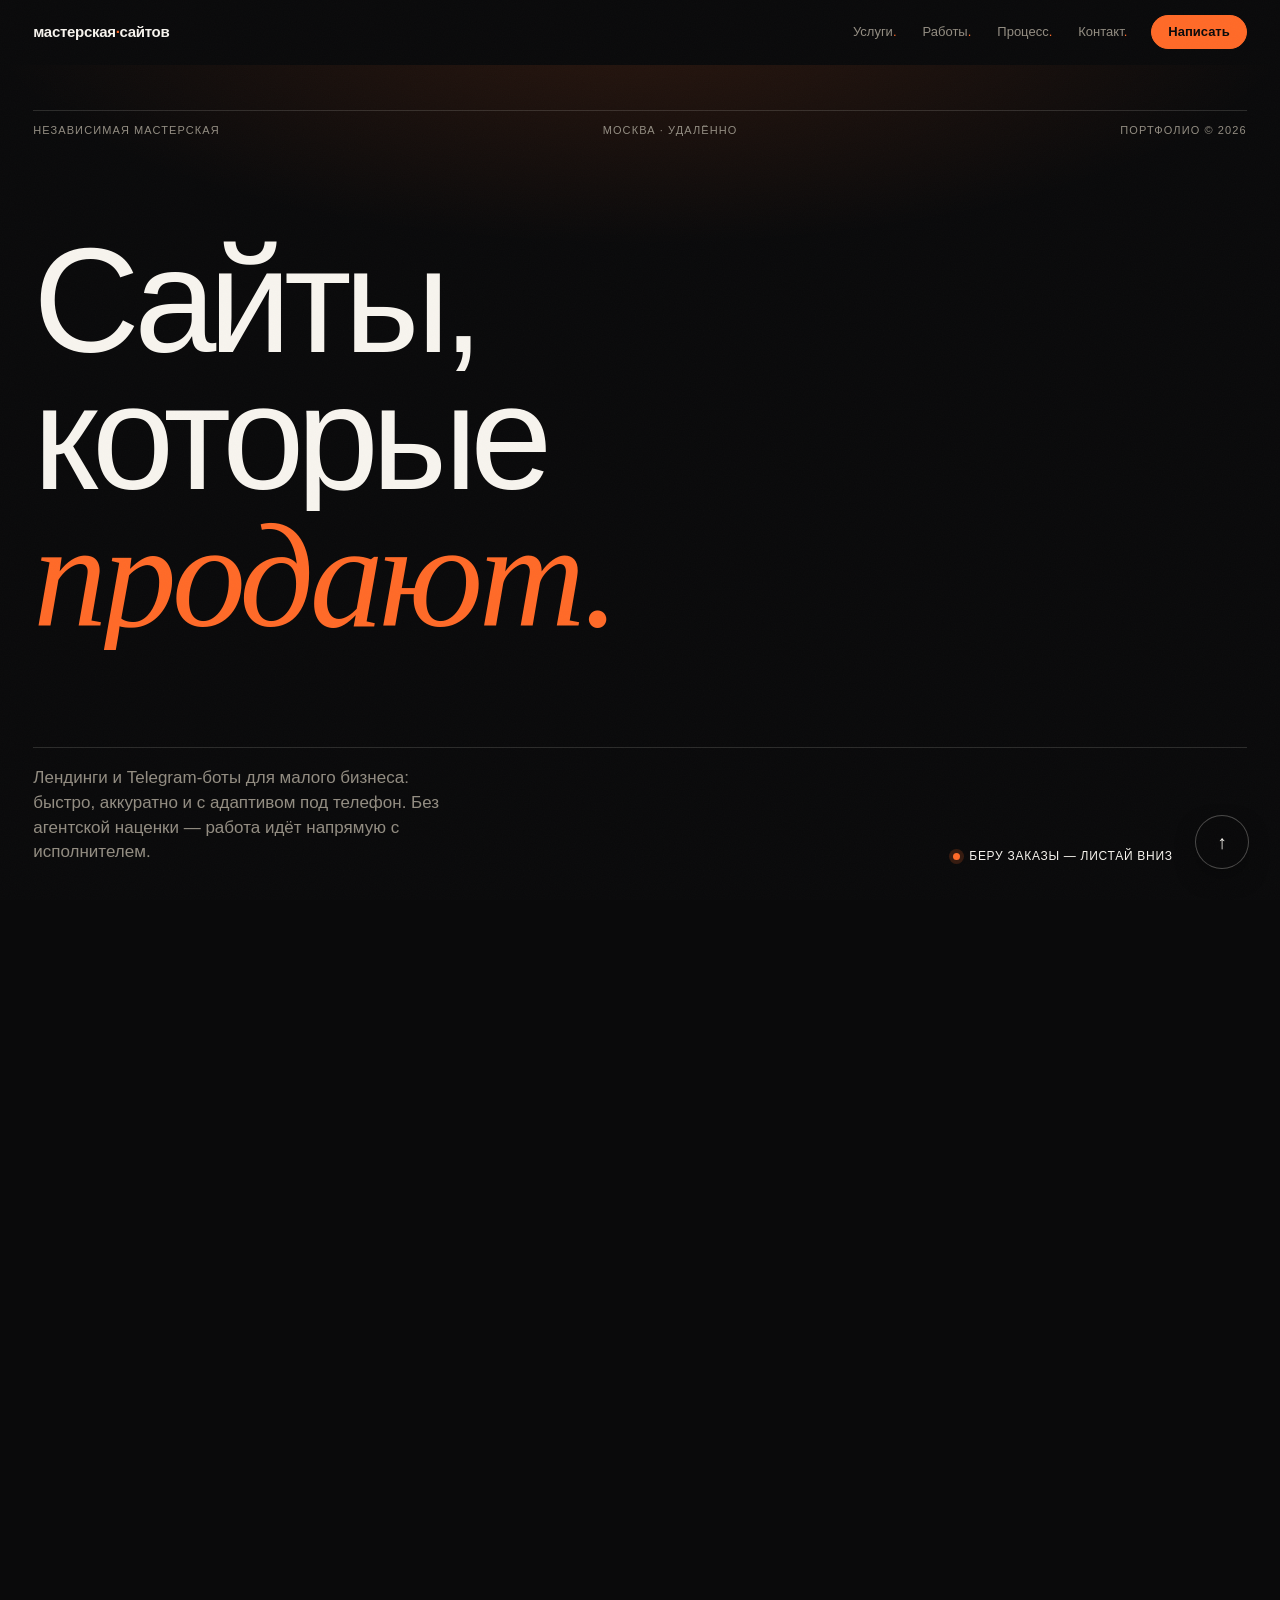
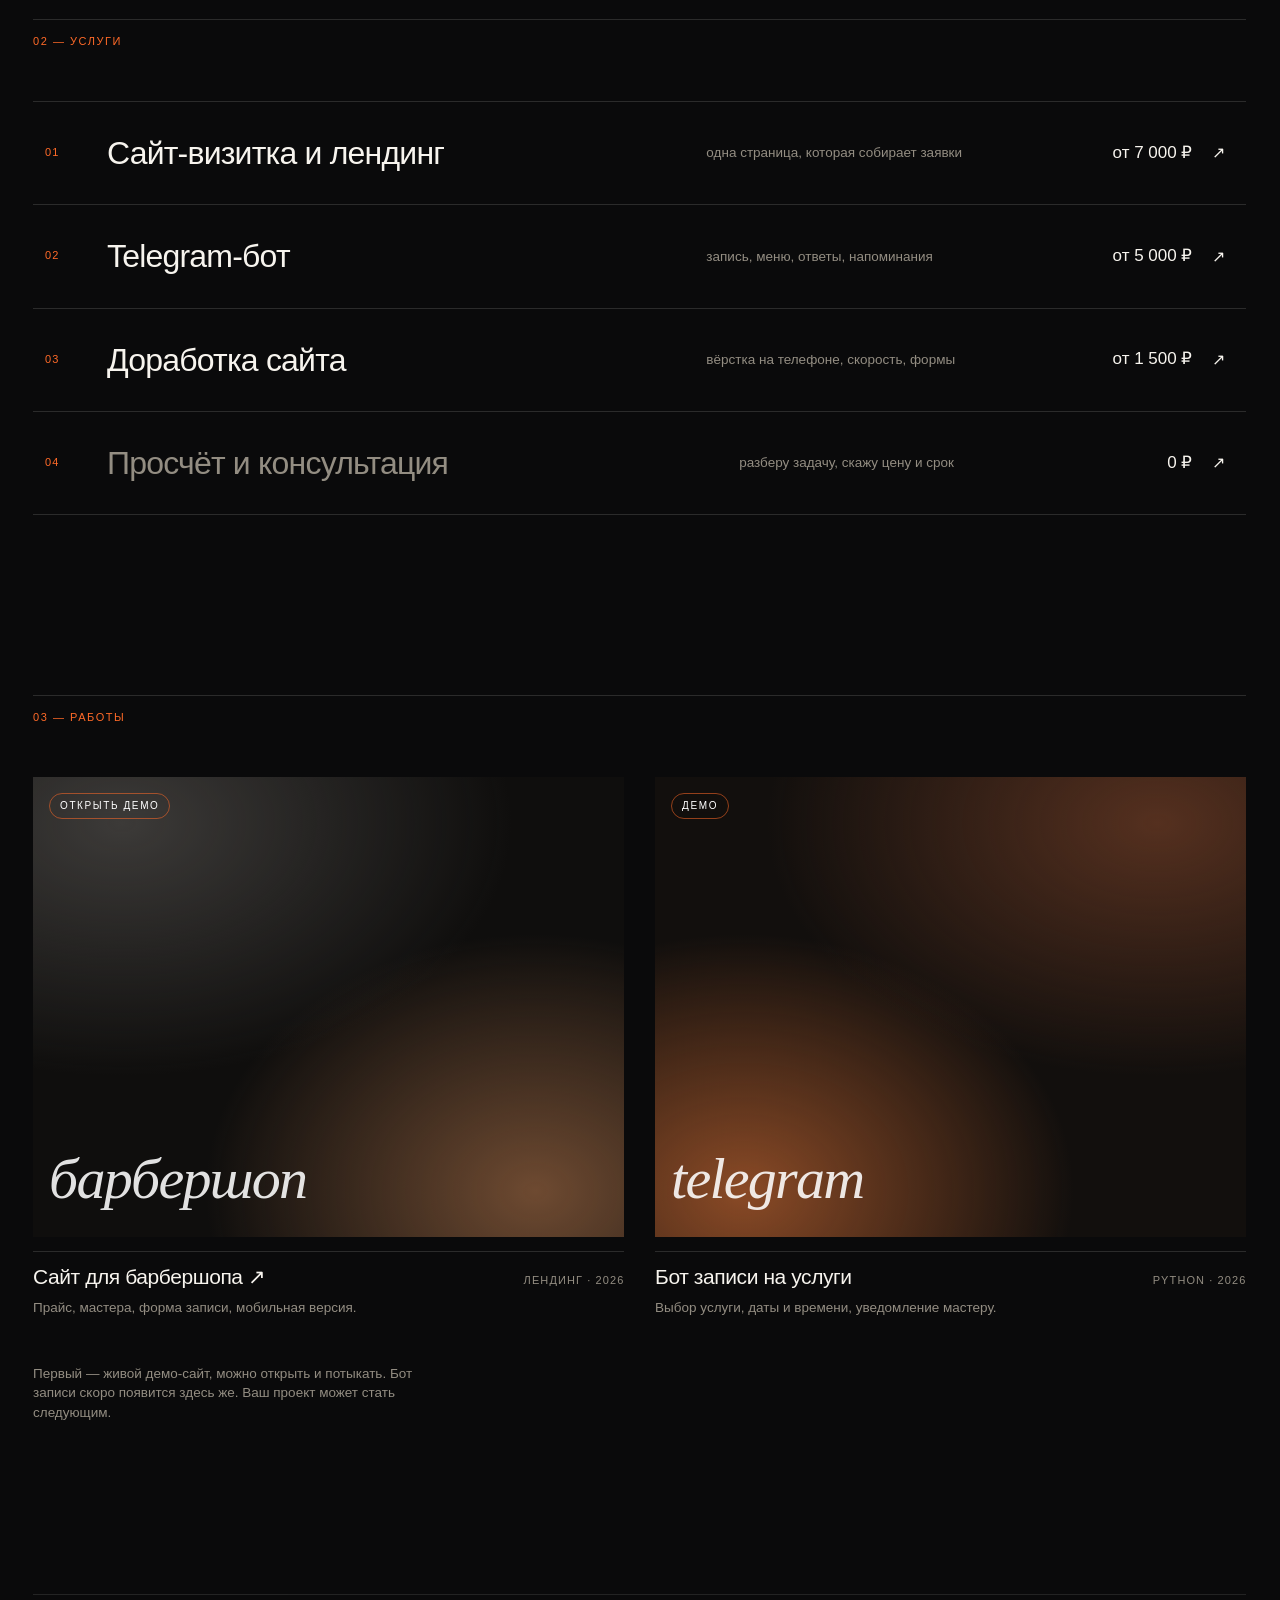
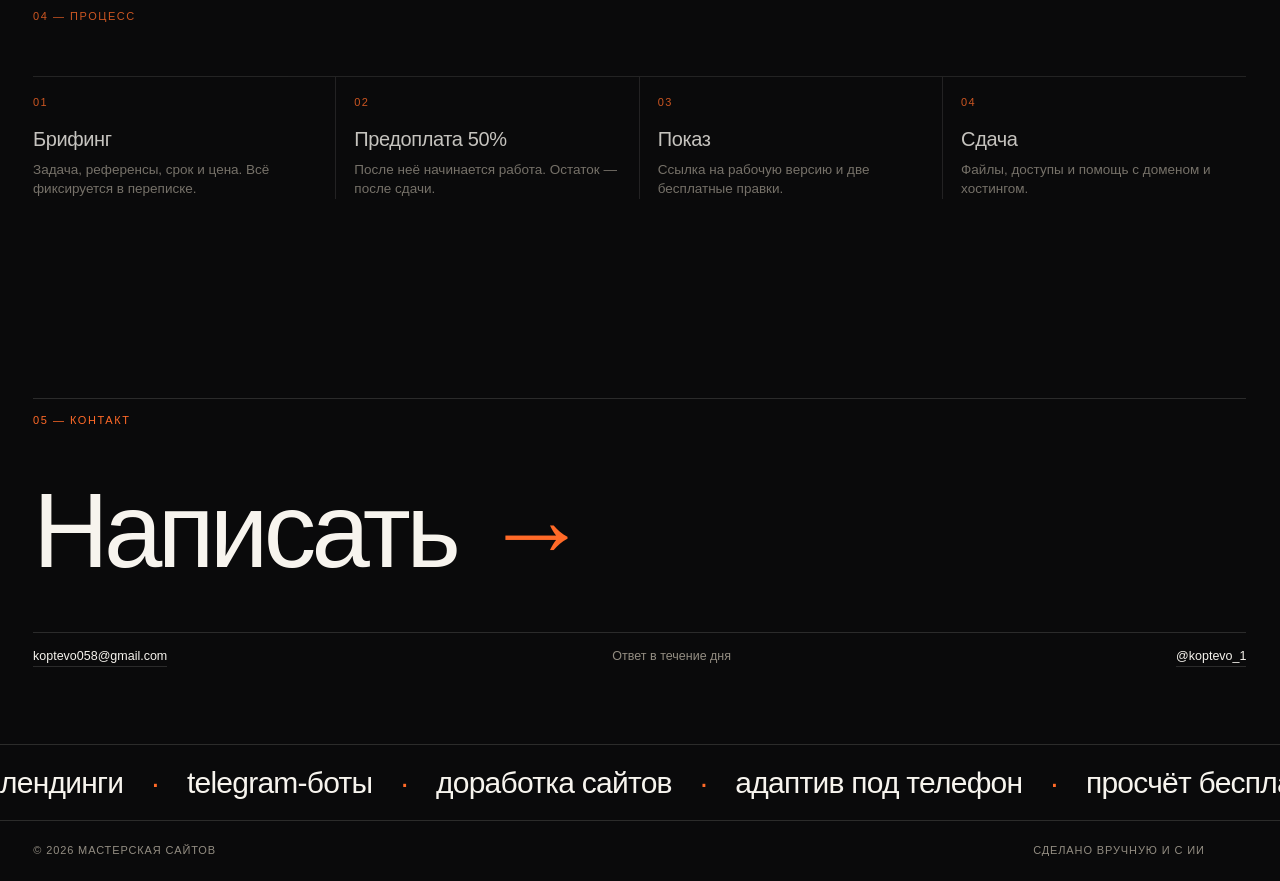
==== index.html @ 97a0567c "Портфолио мастерской и демо-лендинг барбершопа" ====
<!DOCTYPE html>
<html lang="ru">
<head>
  <meta charset="UTF-8">
  <meta name="viewport" content="width=device-width, initial-scale=1.0">
  <title>Мастерская сайтов — лендинги и Telegram-боты</title>
  <meta name="description" content="Лендинги и Telegram-боты для малого бизнеса. Быстро, аккуратно, с адаптивом под телефон.">
  <meta property="og:type" content="website">
  <meta property="og:title" content="Мастерская сайтов — лендинги и Telegram-боты">
  <meta property="og:description" content="Лендинги и Telegram-боты для малого бизнеса. Предоплата 50%, две бесплатные правки, адаптив под телефон.">
  <meta property="og:locale" content="ru_RU">
  <meta name="theme-color" content="#0a0a0b">
  <link rel="stylesheet" href="styles.css">
</head>
<body id="top">

  <!-- ШАПКА -->
  <header class="top">
    <div class="top__inner">
      <a href="#top" class="brand">мастерская<span class="brand__sep">·</span>сайтов</a>

      <nav class="menu" id="menu">
        <a href="#services">Услуги<span class="dot-end">.</span></a>
        <a href="#works">Работы<span class="dot-end">.</span></a>
        <a href="#process">Процесс<span class="dot-end">.</span></a>
        <a href="#contact">Контакт<span class="dot-end">.</span></a>
      </nav>

      <a href="https://t.me/koptevo_1" class="top__cta" target="_blank" rel="noopener">Написать</a>

      <button class="burger" id="burger" aria-label="Меню" aria-expanded="false">
        <span></span><span></span>
      </button>
    </div>
  </header>

  <main>

    <!-- ГЛАВНЫЙ ЭКРАН -->
    <section class="hero">
      <div class="hero__meta">
        <span>Независимая мастерская</span>
        <span class="hero__meta-mid">Москва · удалённо</span>
        <span>Портфолио © 2026</span>
      </div>

      <h1 class="hero__title">
        <span class="w"><span style="--i:0">Сайты,</span></span>
        <span class="w"><span style="--i:1">которые</span></span>
        <span class="w"><span style="--i:2"><em>продают.</em></span></span>
      </h1>

      <div class="hero__bottom">
        <p class="hero__lead">
          Лендинги и Telegram-боты для малого бизнеса: быстро, аккуратно
          и с адаптивом под телефон. Без агентской наценки — работа идёт
          напрямую с исполнителем.
        </p>
        <p class="hero__status"><span class="dot-live"></span> Беру заказы — листай вниз</p>
      </div>
    </section>

    <!-- МАНИФЕСТ -->
    <section class="statement" data-scroll>
      <p class="label">01 — Подход</p>
      <p class="statement__text">
        Хороший сайт — это не «красиво». Это когда человек заходит
        и <em>понимает</em>, что ему предлагают, за сколько и что делать дальше.
        Всё остальное — оформление.
      </p>
    </section>

    <!-- УСЛУГИ -->
    <section class="section" id="services" data-scroll>
      <p class="label">02 — Услуги</p>

      <ul class="rows">
        <li class="row">
          <span class="row__num">01</span>
          <span class="row__name">Сайт-визитка и лендинг</span>
          <span class="row__note">одна страница, которая собирает заявки</span>
          <span class="row__price">от 7 000 ₽</span>
          <span class="row__arrow">↗</span>
        </li>
        <li class="row">
          <span class="row__num">02</span>
          <span class="row__name">Telegram-бот</span>
          <span class="row__note">запись, меню, ответы, напоминания</span>
          <span class="row__price">от 5 000 ₽</span>
          <span class="row__arrow">↗</span>
        </li>
        <li class="row">
          <span class="row__num">03</span>
          <span class="row__name">Доработка сайта</span>
          <span class="row__note">вёрстка на телефоне, скорость, формы</span>
          <span class="row__price">от 1 500 ₽</span>
          <span class="row__arrow">↗</span>
        </li>
        <li class="row row--muted">
          <span class="row__num">04</span>
          <span class="row__name">Просчёт и консультация</span>
          <span class="row__note">разберу задачу, скажу цену и срок</span>
          <span class="row__price">0 ₽</span>
          <span class="row__arrow">↗</span>
        </li>
      </ul>
    </section>

    <!-- РАБОТЫ -->
    <section class="section" id="works" data-scroll>
      <p class="label">03 — Работы</p>

      <div class="works">
        <a class="work" href="works/barbershop/" data-reveal>
          <div class="work__media work__media--barber">
            <span class="work__badge">открыть демо</span>
            <span class="work__hint">барбершоп</span>
          </div>
          <div class="work__meta">
            <h3>Сайт для барбершопа ↗</h3>
            <span>лендинг · 2026</span>
          </div>
          <p class="work__desc">Прайс, мастера, форма записи, мобильная версия.</p>
        </a>

        <article class="work" data-reveal>
          <div class="work__media work__media--bot">
            <span class="work__badge">демо</span>
            <span class="work__hint">telegram</span>
          </div>
          <div class="work__meta">
            <h3>Бот записи на услуги</h3>
            <span>python · 2026</span>
          </div>
          <p class="work__desc">Выбор услуги, даты и времени, уведомление мастеру.</p>
        </article>
      </div>

      <p class="works__note">
        Первый — живой демо-сайт, можно открыть и потыкать. Бот записи скоро
        появится здесь же. Ваш проект может стать следующим.
      </p>
    </section>

    <!-- ПРОЦЕСС -->
    <section class="section" id="process" data-scroll>
      <p class="label">04 — Процесс</p>

      <ol class="steps">
        <li data-reveal>
          <span class="steps__n">01</span>
          <h3>Брифинг</h3>
          <p>Задача, референсы, срок и цена. Всё фиксируется в переписке.</p>
        </li>
        <li data-reveal>
          <span class="steps__n">02</span>
          <h3>Предоплата 50%</h3>
          <p>После неё начинается работа. Остаток — после сдачи.</p>
        </li>
        <li data-reveal>
          <span class="steps__n">03</span>
          <h3>Показ</h3>
          <p>Ссылка на рабочую версию и две бесплатные правки.</p>
        </li>
        <li data-reveal>
          <span class="steps__n">04</span>
          <h3>Сдача</h3>
          <p>Файлы, доступы и помощь с доменом и хостингом.</p>
        </li>
      </ol>
    </section>

    <!-- КОНТАКТ -->
    <section class="contact" id="contact" data-scroll>
      <p class="label">05 — Контакт</p>

      <a class="contact__big" href="https://t.me/koptevo_1" target="_blank" rel="noopener">
        Написать <em>→</em>
      </a>

      <div class="contact__row">
        <a href="mailto:koptevo058@gmail.com">koptevo058@gmail.com</a>
        <span>Ответ в течение дня</span>
        <a href="https://t.me/koptevo_1" target="_blank" rel="noopener">@koptevo_1</a>
      </div>
    </section>

  </main>

  <!-- БЕГУЩАЯ СТРОКА -->
  <div class="marquee" aria-hidden="true">
    <div class="marquee__track" id="marquee">
      <span>лендинги</span><i>·</i>
      <span>telegram-боты</span><i>·</i>
      <span>доработка сайтов</span><i>·</i>
      <span>адаптив под телефон</span><i>·</i>
      <span>просчёт бесплатно</span><i>·</i>
    </div>
  </div>

  <footer class="footer">
    <span>© <span id="year">2026</span> Мастерская сайтов</span>
    <span>Сделано вручную и с ИИ</span>
  </footer>

  <!-- Плавающая кнопка «наверх» — видна всегда -->
  <a class="to-top" href="#top" aria-label="Наверх">
    <span>↑</span>
  </a>

  <script src="motion.js"></script>
  <script src="script.js"></script>
</body>
</html>
---- styles.css ----
/* =============================================
   Переменные — тут меняются цвета и шрифты
   ============================================= */
:root {
  --paper: #0a0a0b;
  --ink: #f7f4ee;
  --muted: #938d82;
  --line: rgba(247, 244, 238, 0.14);
  --accent: #ff6a28;
  --accent-soft: #ff9a63;
  --pad: clamp(16px, 2.6vw, 44px);
  --sans: "Helvetica Neue", Helvetica, Arial, "Segoe UI", sans-serif;
  --serif: Georgia, "Times New Roman", serif;
  --ease: cubic-bezier(.2, .8, .2, 1);
}

*,
*::before,
*::after { box-sizing: border-box; }

html { scroll-behavior: smooth; }

body {
  margin: 0;
  background:
    radial-gradient(80% 42% at 50% 0%, rgba(255, 106, 40, .14), transparent 65%),
    var(--paper);
  background-attachment: fixed;
  color: var(--ink);
  font-family: var(--sans);
  font-size: 16px;
  line-height: 1.45;
  -webkit-font-smoothing: antialiased;
  overflow-x: hidden;
}

/* Лёгкое зерно поверх страницы — «плёночная» фактура */
body::after {
  content: "";
  position: fixed;
  inset: 0;
  z-index: 9999;
  pointer-events: none;
  opacity: .022;
  background-image: url("data:image/svg+xml,%3Csvg xmlns='http://www.w3.org/2000/svg' width='180' height='180'%3E%3Cfilter id='n'%3E%3CfeTurbulence type='fractalNoise' baseFrequency='0.85' numOctaves='3'/%3E%3C/filter%3E%3Crect width='180' height='180' filter='url(%23n)'/%3E%3C/svg%3E");
}

img { max-width: 100%; display: block; }
a { color: inherit; text-decoration: none; }

::selection { background: var(--accent); color: #0a0a0b; }

main, .top__inner, .footer { padding-inline: var(--pad); }

/* =============================================
   Шапка
   ============================================= */
.top {
  position: sticky;
  top: 0;
  z-index: 100;
  background: var(--paper);
  border-bottom: 1px solid transparent;
  transition: border-color .3s var(--ease);
}

.top.is-scrolled { border-bottom-color: var(--line); }

.top__inner {
  display: flex;
  align-items: center;
  gap: 24px;
  height: 64px;
  font-size: 13px;
}

.brand {
  font-weight: 600;
  letter-spacing: -.02em;
  font-size: 15px;
  margin-right: auto;
}

.brand__sep { color: var(--accent); }

.menu { display: flex; gap: 26px; }

.menu a {
  color: var(--muted);
  transition: color .2s ease;
  position: relative;
}

.menu a:hover { color: var(--ink); }
.dot-end { color: var(--accent); }

.top__cta {
  border: 1px solid var(--accent);
  background: var(--accent);
  color: #0a0a0b;
  border-radius: 999px;
  padding: 7px 16px;
  font-size: 13px;
  font-weight: 600;
  transition: background .2s ease, color .2s ease, border-color .2s ease;
}

.top__cta:hover { background: var(--ink); border-color: var(--ink); color: #0a0a0b; }

.burger {
  display: none;
  flex-direction: column;
  gap: 5px;
  background: none;
  border: 0;
  padding: 8px 0;
  cursor: pointer;
}

.burger span {
  width: 22px;
  height: 1.5px;
  background: var(--ink);
  transition: transform .25s var(--ease), opacity .25s ease;
}

/* =============================================
   Главный экран
   ============================================= */
.hero {
  min-height: calc(100vh - 64px);
  display: flex;
  flex-direction: column;
  padding-block: clamp(24px, 5vh, 56px) clamp(20px, 4vh, 40px);
}

.hero__meta {
  display: flex;
  justify-content: space-between;
  gap: 16px;
  flex-wrap: wrap;
  border-top: 1px solid var(--line);
  padding-top: 12px;
  font-size: 11px;
  letter-spacing: .1em;
  text-transform: uppercase;
  color: var(--muted);
}

.hero__title {
  margin: auto 0;
  padding-block: clamp(28px, 6vh, 72px);
  font-size: clamp(46px, min(13.2vw, 16.4vh), 186px);
  line-height: .87;
  letter-spacing: -.05em;
  font-weight: 500;
}

/* Каждая строка обрезана и «выезжает» снизу */
.hero__title .w {
  display: block;
  overflow: hidden;
  padding-bottom: .06em;
}

.hero__title .w > span {
  display: block;
  transform: translateY(110%);
  animation: rise 1.05s var(--ease) forwards;
  animation-delay: calc(var(--i) * .1s + .1s);
}

@keyframes rise {
  to { transform: translateY(0); }
}

.hero__title em {
  font-family: var(--serif);
  font-style: italic;
  font-weight: 400;
  letter-spacing: -.03em;
  color: var(--accent);
}

.hero__bottom {
  display: grid;
  grid-template-columns: minmax(0, 1fr) auto;
  gap: 28px;
  align-items: end;
  border-top: 1px solid var(--line);
  padding-top: 18px;
}

.hero__lead {
  margin: 0;
  max-width: 44ch;
  font-size: clamp(14px, 1.35vw, 17px);
  color: var(--muted);
}

.hero__status {
  margin: 0;
  display: flex;
  align-items: center;
  gap: 9px;
  font-size: 12px;
  letter-spacing: .06em;
  text-transform: uppercase;
  white-space: nowrap;
}

.dot-live {
  width: 7px;
  height: 7px;
  border-radius: 50%;
  background: var(--accent);
  box-shadow: 0 0 0 4px rgba(255, 106, 40, .18);
}

/* =============================================
   Служебная подпись секции
   ============================================= */
.label {
  margin: 0 0 clamp(26px, 4vw, 54px);
  padding-top: 14px;
  border-top: 1px solid var(--line);
  font-size: 11px;
  letter-spacing: .14em;
  text-transform: uppercase;
  color: var(--accent);
}

/* =============================================
   Манифест
   ============================================= */
.statement { padding-block: clamp(48px, 9vw, 132px); }

.statement__text {
  margin: 0;
  max-width: 26ch;
  font-size: clamp(22px, 3.6vw, 46px);
  line-height: 1.14;
  letter-spacing: -.025em;
}

.statement__text em {
  font-family: var(--serif);
  font-style: italic;
  letter-spacing: -.02em;
  color: var(--accent);
}

/* =============================================
   Услуги — строки
   ============================================= */
.section { padding-block: clamp(40px, 7vw, 100px); }

/* При переходе по якорю шапка не должна накрывать заголовок секции */
.section,
.statement,
.contact { scroll-margin-top: 80px; }

.rows {
  list-style: none;
  margin: 0;
  padding: 0;
  border-top: 1px solid var(--line);
}

.row {
  display: grid;
  grid-template-columns: 42px minmax(0, 1.5fr) minmax(0, 1fr) auto 22px;
  gap: 20px;
  align-items: center;
  padding: clamp(16px, 2.4vw, 28px) 12px;
  border-bottom: 1px solid var(--line);
  transition: background .3s var(--ease), color .3s var(--ease), padding .3s var(--ease);
  cursor: default;
}

.row:hover {
  background: var(--accent);
  color: #0a0a0b;
  padding-inline: 20px;
}

.row__num { font-size: 11px; color: var(--accent); letter-spacing: .1em; }
.row:hover .row__num,
.row:hover .row__note { color: rgba(10, 10, 11, .6); }

.row__name {
  font-size: clamp(19px, 2.5vw, 32px);
  letter-spacing: -.025em;
}

.row__note { font-size: 13.5px; color: var(--muted); }

.row__price {
  font-size: clamp(14px, 1.5vw, 17px);
  white-space: nowrap;
}

.row__arrow { transition: transform .3s var(--ease); }
.row:hover .row__arrow { transform: translate(3px, -3px); }

.row--muted .row__name { color: var(--muted); }
.row--muted:hover .row__name { color: var(--paper); }

/* =============================================
   Работы
   ============================================= */
.works {
  display: grid;
  grid-template-columns: 1fr 1fr;
  gap: clamp(16px, 2.4vw, 32px);
}

.work { display: block; }

.work__media { transition: filter .3s ease; }
.work:hover .work__media { filter: brightness(1.07); }
.work__meta h3 { transition: color .2s ease; }
.work:hover .work__meta h3 { color: var(--accent); }

.work__media {
  position: relative;
  width: 100%;
  aspect-ratio: 4 / 5;
  max-height: 460px;
  overflow: hidden;
  display: flex;
  flex-direction: column;
  justify-content: space-between;
  padding: 16px;
}

.work__media--barber {
  background:
    radial-gradient(120% 100% at 15% 10%, #3c3a38 0%, transparent 55%),
    radial-gradient(90% 90% at 85% 90%, #6e4a31 0%, transparent 62%),
    #0f0e0d;
}

.work__media--bot {
  background:
    radial-gradient(120% 100% at 85% 10%, #55301f 0%, transparent 55%),
    radial-gradient(90% 90% at 15% 90%, #8a4a26 0%, transparent 62%),
    #120f0d;
}

/* Крупная подпись на «картинке» */
.work__hint {
  font-family: var(--serif);
  font-style: italic;
  font-size: clamp(30px, 4.6vw, 58px);
  letter-spacing: -.03em;
  color: rgba(255, 255, 255, .88);
}

.work__badge {
  align-self: flex-start;
  font-size: 10px;
  letter-spacing: .16em;
  text-transform: uppercase;
  padding: 5px 10px;
  border: 1px solid rgba(255, 106, 40, .55);
  border-radius: 999px;
  color: #fff;
  backdrop-filter: blur(4px);
}

.work__meta {
  display: flex;
  justify-content: space-between;
  align-items: baseline;
  gap: 12px;
  margin-top: 14px;
  padding-top: 10px;
  border-top: 1px solid var(--line);
}

.work__meta h3 { margin: 0; font-size: clamp(16px, 1.7vw, 21px); font-weight: 500; letter-spacing: -.02em; }
.work__meta span { font-size: 11px; letter-spacing: .1em; text-transform: uppercase; color: var(--muted); }

.work__desc { margin: 6px 0 0; font-size: 13.5px; color: var(--muted); }

.works__note {
  margin: clamp(26px, 4vw, 46px) 0 0;
  max-width: 52ch;
  font-size: 13.5px;
  color: var(--muted);
}

/* =============================================
   Процесс
   ============================================= */
.steps {
  list-style: none;
  margin: 0;
  padding: 0;
  display: grid;
  grid-template-columns: repeat(4, 1fr);
  gap: 0;
  border-top: 1px solid var(--line);
}

.steps li {
  padding: 18px 18px 0 0;
  border-right: 1px solid var(--line);
}

.steps li:last-child { border-right: 0; }
.steps li:not(:first-child) { padding-left: 18px; }

.steps__n {
  display: block;
  font-size: 11px;
  letter-spacing: .12em;
  color: var(--accent);
  margin-bottom: 14px;
}

.steps h3 { margin: 0 0 6px; font-size: clamp(16px, 1.7vw, 20px); font-weight: 500; letter-spacing: -.02em; }
.steps p { margin: 0; font-size: 13.5px; color: var(--muted); }

/* =============================================
   Контакт
   ============================================= */
.contact { padding-block: clamp(48px, 8vw, 110px) clamp(40px, 6vw, 80px); }

.contact__big {
  display: inline-block;
  font-size: clamp(38px, 8.2vw, 110px);
  line-height: .95;
  letter-spacing: -.045em;
  font-weight: 500;
}

.contact__big em {
  font-family: var(--serif);
  font-style: italic;
  font-weight: 400;
  display: inline-block;
  color: var(--accent);
  transition: transform .35s var(--ease);
}

.contact__big:hover em { transform: translateX(14px); }

.contact__row {
  display: flex;
  justify-content: space-between;
  gap: 16px;
  flex-wrap: wrap;
  margin-top: clamp(28px, 4vw, 52px);
  padding-top: 14px;
  border-top: 1px solid var(--line);
  font-size: 12.5px;
}

.contact__row span { color: var(--muted); }
.contact__row a { border-bottom: 1px solid var(--line); transition: border-color .2s ease; }
.contact__row a:hover { border-color: var(--accent); }

/* =============================================
   Бегущая строка и подвал
   ============================================= */
.marquee {
  overflow: hidden;
  border-top: 1px solid var(--line);
  padding-block: 16px;
}

.marquee__track {
  display: flex;
  gap: 28px;
  width: max-content;
  white-space: nowrap;
  font-size: clamp(16px, 2.6vw, 30px);
  letter-spacing: -.025em;
  animation: marquee 34s linear infinite;
}

.marquee__track i { color: var(--accent); font-style: normal; }

@keyframes marquee {
  to { transform: translateX(-50%); }
}

.footer {
  display: flex;
  justify-content: space-between;
  gap: 16px;
  flex-wrap: wrap;
  padding-block: 22px;
  border-top: 1px solid var(--line);
  font-size: 11px;
  letter-spacing: .08em;
  text-transform: uppercase;
  color: var(--muted);
}

.footer a:hover { color: var(--ink); }

/* =============================================
   Плавающая кнопка «наверх»
   ============================================= */
.to-top {
  position: fixed;
  right: clamp(16px, 2.4vw, 34px);
  bottom: clamp(16px, 2.4vw, 34px);
  z-index: 90;
  width: 54px;
  height: 54px;
  display: grid;
  place-items: center;
  border-radius: 50%;
  border: 1px solid rgba(242, 239, 233, .28);
  background: rgba(10, 10, 11, .88);
  backdrop-filter: blur(10px);
  -webkit-backdrop-filter: blur(10px);
  color: var(--ink);
  font-size: 19px;
  line-height: 1;
  box-shadow: 0 10px 30px -12px rgba(0, 0, 0, .9);
  transition: background .25s var(--ease), color .25s var(--ease),
              transform .25s var(--ease), border-color .25s var(--ease);
}

.to-top span { transition: transform .25s var(--ease); }

.to-top:hover {
  background: var(--accent);
  border-color: var(--accent);
  color: #0a0a0b;
  transform: translateY(-3px);
}

.to-top:hover span { transform: translateY(-2px); }

.to-top:focus-visible {
  outline: 2px solid var(--accent);
  outline-offset: 3px;
}

@media (max-width: 700px) {
  .to-top { width: 46px; height: 46px; font-size: 17px; }
}

/* На широких экранах освобождаем правый нижний угол под кнопку */
@media (min-width: 701px) {
  .hero__status { padding-right: 74px; }
  .footer { padding-right: calc(var(--pad) + 42px); }
}

/* =============================================
   Появление при скролле
   ============================================= */
[data-reveal] {
  opacity: 0;
  transform: translateY(26px);
  transition: opacity .85s ease, transform .85s var(--ease);
}

[data-reveal].is-in {
  opacity: 1;
  transform: none;
}

/* Блоки, которые двигаются при прокрутке (управляет motion.js) */
[data-scroll] { will-change: opacity, transform; }

/* Режим ?static — всё сразу видно, без анимаций (для скриншотов) */
.is-static .hero__title .w > span { transform: none; animation: none; }
.is-static [data-reveal] { opacity: 1; transform: none; }

/* =============================================
   Адаптив
   ============================================= */
@media (max-width: 900px) {
  .works { grid-template-columns: 1fr; }
  .work__media { aspect-ratio: 16 / 11; }
  .steps { grid-template-columns: 1fr 1fr; }
  .steps li:nth-child(2) { border-right: 0; }
  .steps li:nth-child(3),
  .steps li:nth-child(4) { padding-top: 22px; }
  .steps li:nth-child(3) { padding-left: 0; }
  .hero__meta-mid { display: none; }
}

@media (max-width: 700px) {
  .menu {
    position: fixed;
    inset: 64px 0 auto 0;
    flex-direction: column;
    gap: 0;
    padding: 8px var(--pad) 24px;
    background: var(--paper);
    border-bottom: 1px solid var(--line);
    transform: translateY(-12px);
    opacity: 0;
    pointer-events: none;
    transition: opacity .25s ease, transform .25s var(--ease);
  }

  .menu.is-open { opacity: 1; transform: none; pointer-events: auto; }
  .menu a { padding: 12px 0; border-bottom: 1px solid var(--line); font-size: 15px; color: var(--ink); }

  .burger { display: flex; }
  .burger.is-active span:nth-child(1) { transform: translateY(3.5px) rotate(45deg); }
  .burger.is-active span:nth-child(2) { transform: translateY(-3.5px) rotate(-45deg); }

  .top__cta { display: none; }

  .hero { min-height: auto; padding-block: 20px 28px; }
  .hero__bottom { grid-template-columns: 1fr; gap: 16px; }
  .hero__status { font-size: 11px; }

  .row { grid-template-columns: 30px 1fr auto; gap: 12px; padding-inline: 0; }
  .row__note { display: none; }
  .row__arrow { display: none; }
  .row:hover { padding-inline: 10px; }

  .steps { grid-template-columns: 1fr; }
  .steps li { border-right: 0; border-bottom: 1px solid var(--line); padding: 16px 0; }
  .steps li:nth-child(3) { padding-left: 0; }
  .steps li:last-child { border-bottom: 0; }

  .footer { justify-content: flex-start; padding-bottom: 86px; }
}

/* Уважаем настройку «меньше движения» */
@media (prefers-reduced-motion: reduce) {
  *,
  *::before,
  *::after {
    animation-duration: .001ms !important;
    animation-iteration-count: 1 !important;
    transition-duration: .001ms !important;
  }

  .hero__title .w > span { transform: none; }
  [data-reveal] { opacity: 1; transform: none; }
}
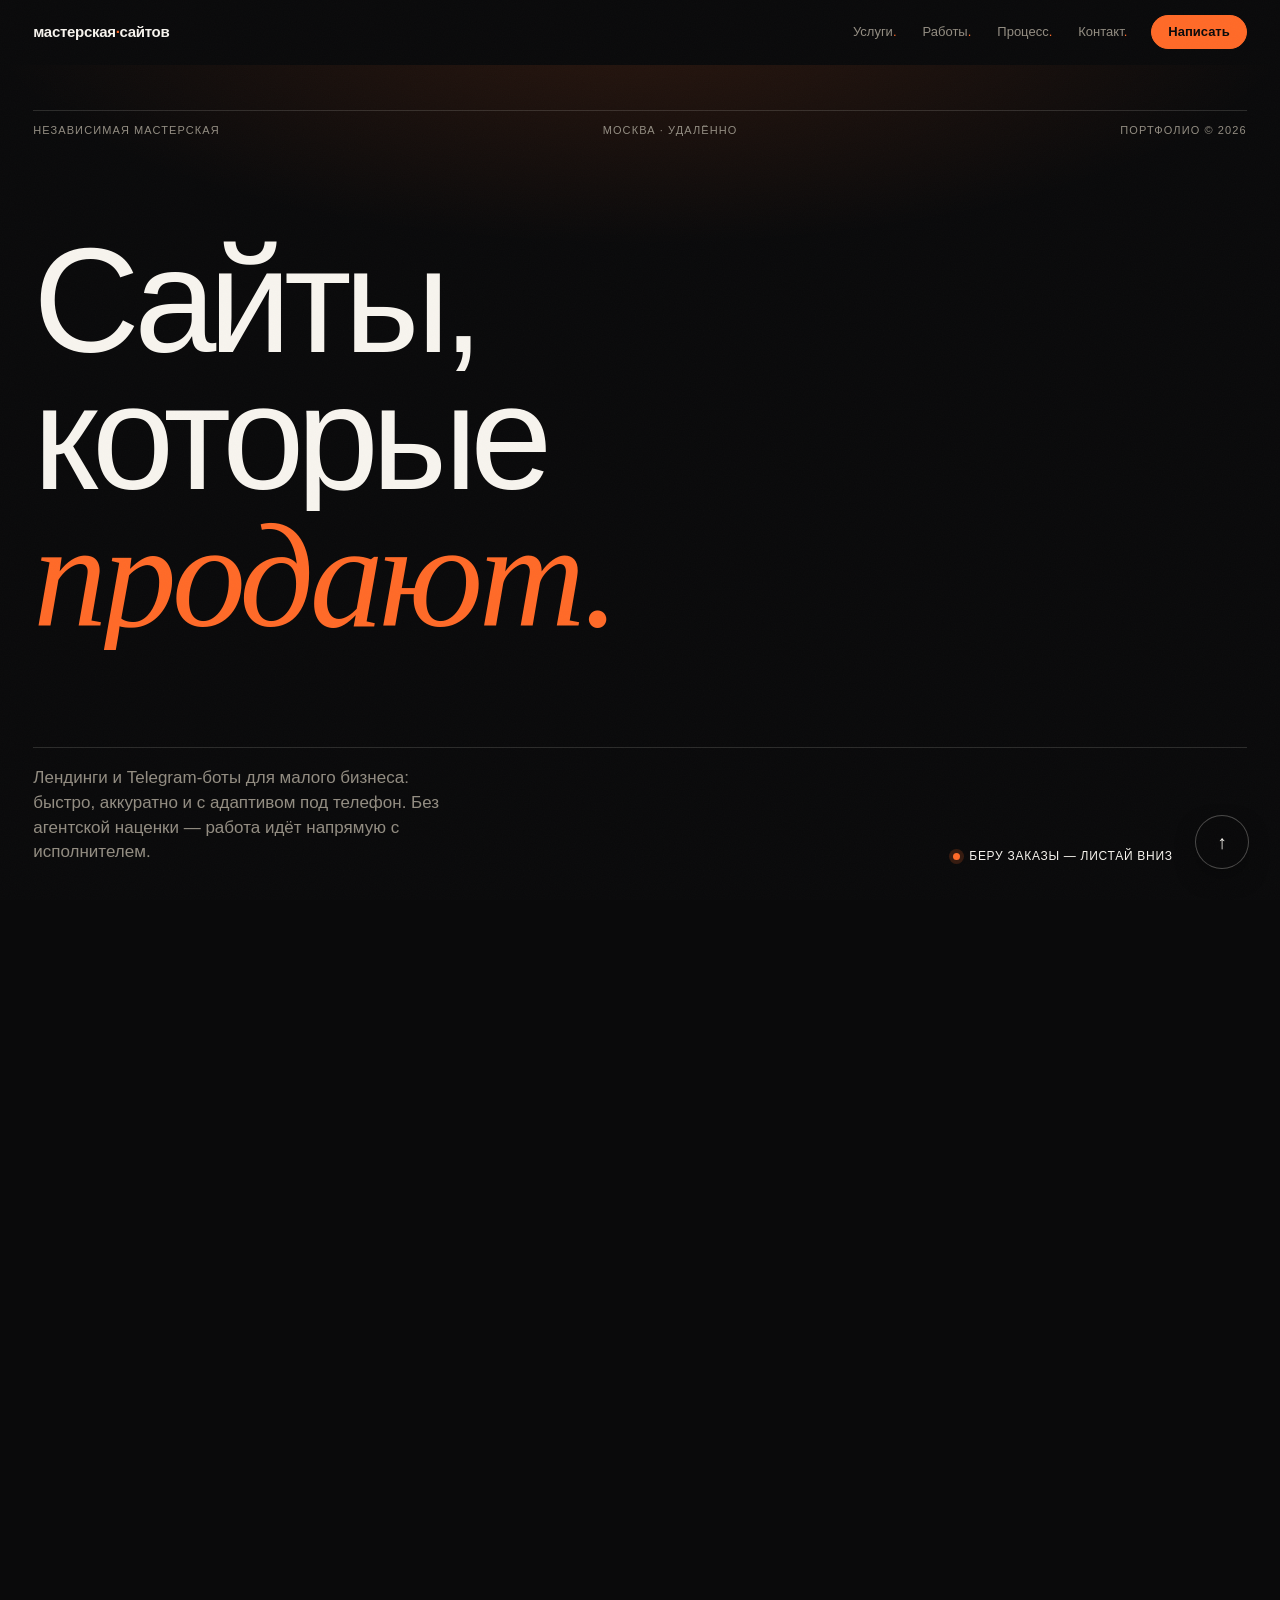
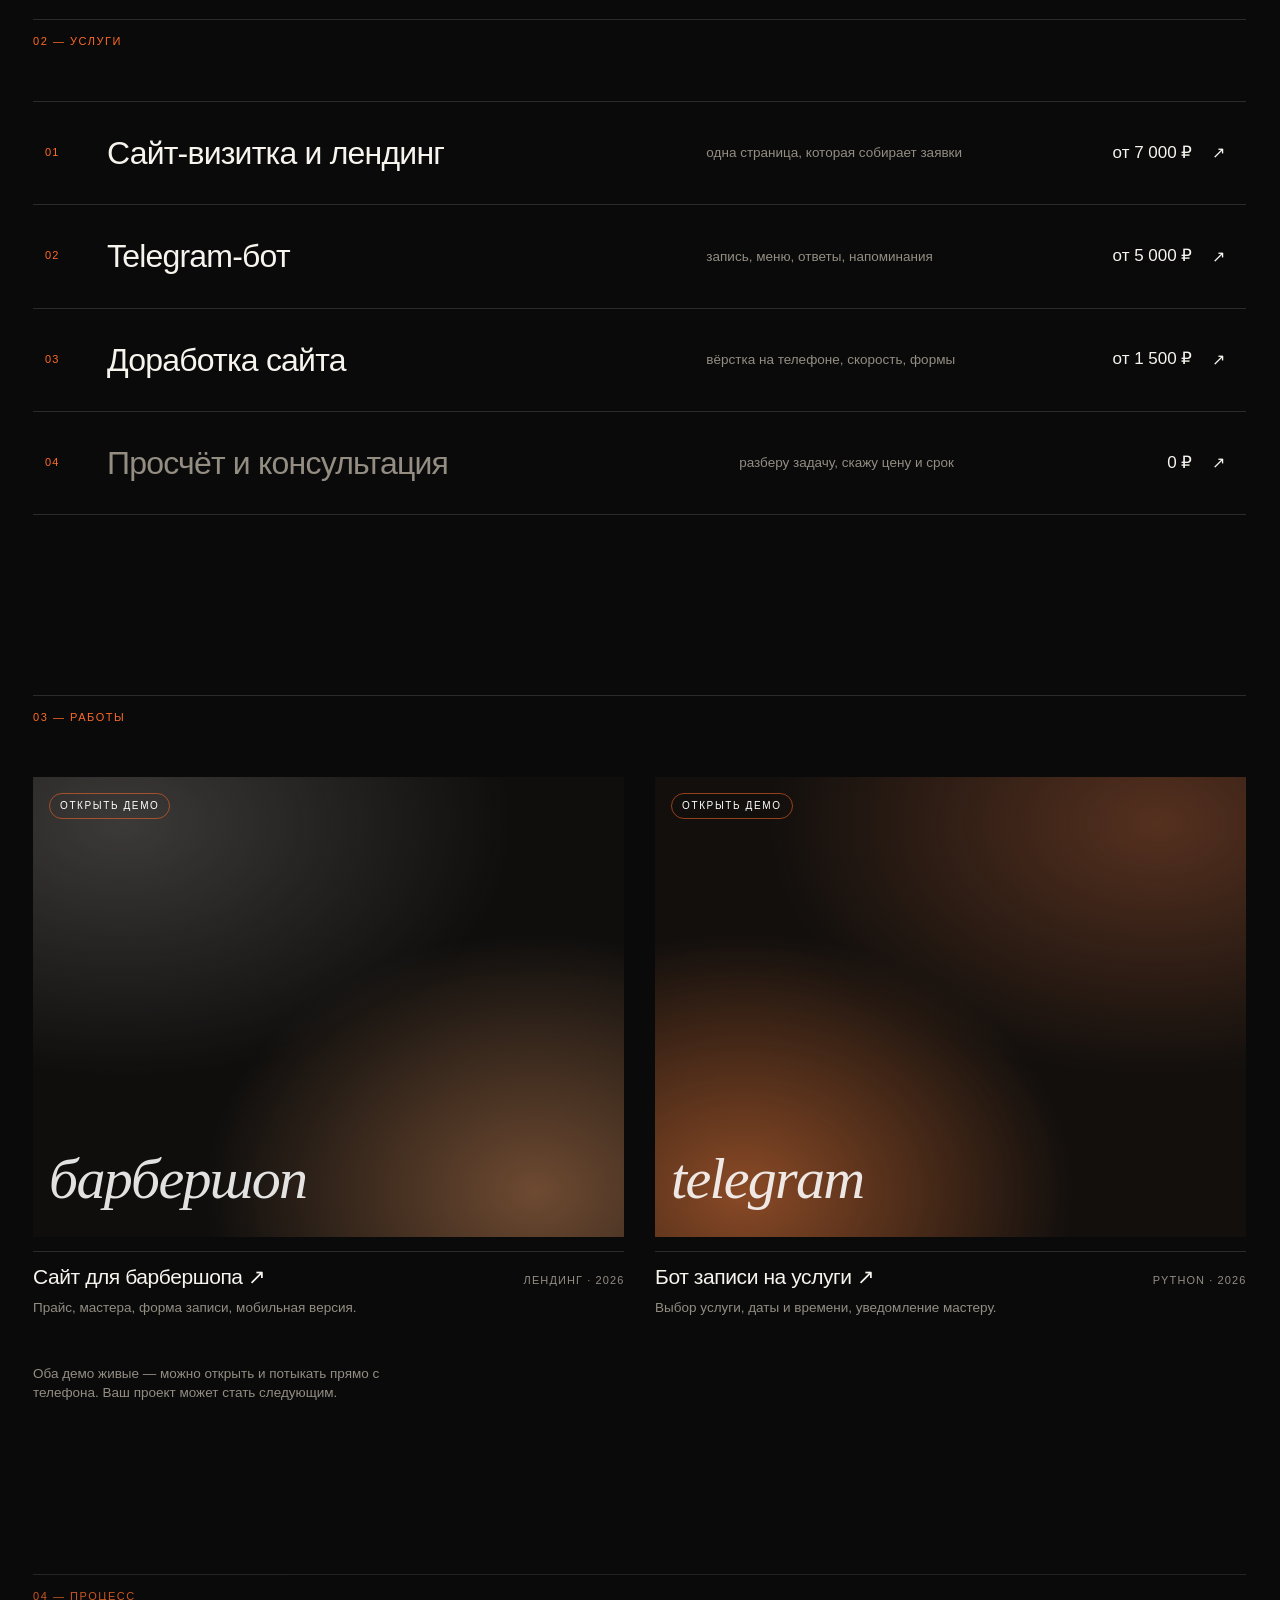
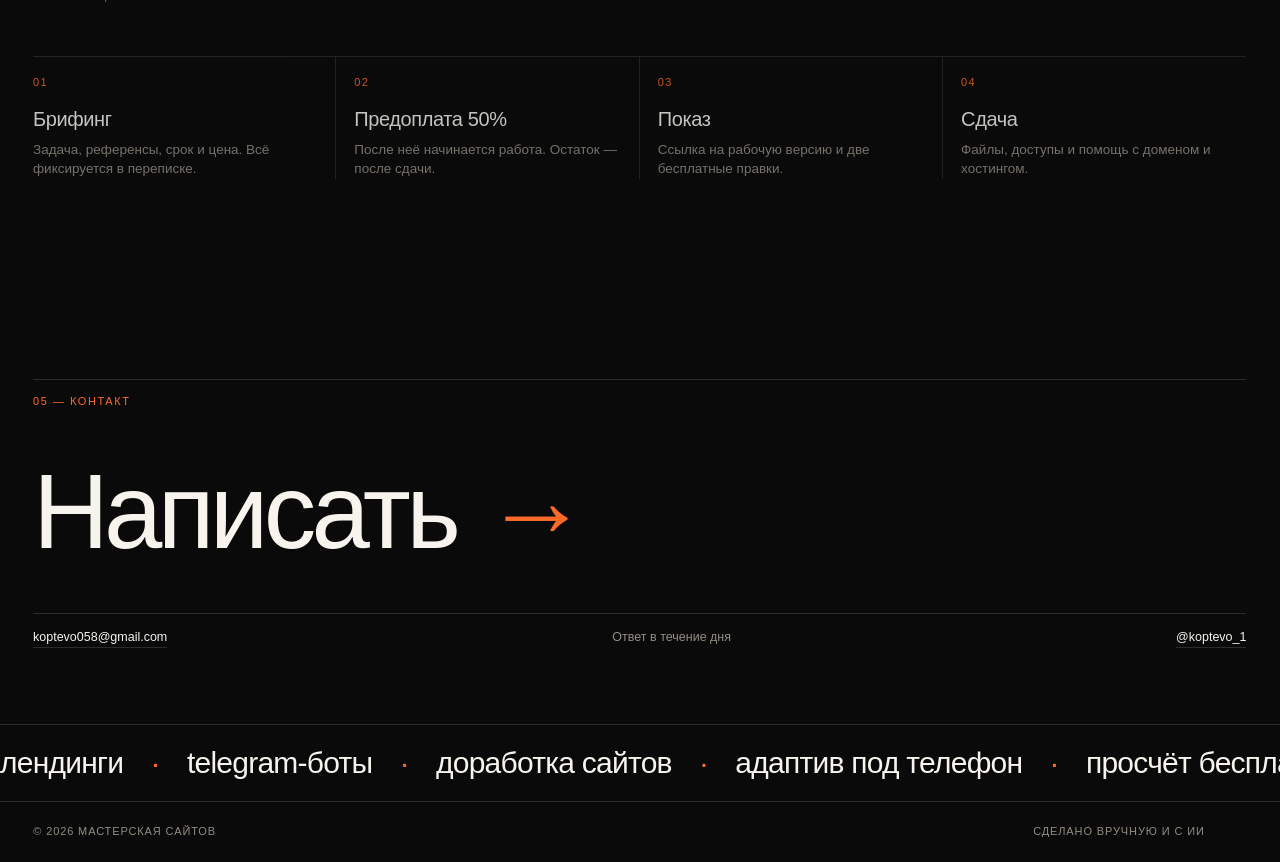
==== commit a93dfb9f: "Демо: интерактивный Telegram-бот записи на услуги" ====
--- a/index.html
+++ b/index.html
@@ -123,22 +123,22 @@
           <p class="work__desc">Прайс, мастера, форма записи, мобильная версия.</p>
         </a>
 
-        <article class="work" data-reveal>
+        <a class="work" href="demo/bot-booking/" data-reveal>
           <div class="work__media work__media--bot">
-            <span class="work__badge">демо</span>
+            <span class="work__badge">открыть демо</span>
             <span class="work__hint">telegram</span>
           </div>
           <div class="work__meta">
-            <h3>Бот записи на услуги</h3>
+            <h3>Бот записи на услуги ↗</h3>
             <span>python · 2026</span>
           </div>
           <p class="work__desc">Выбор услуги, даты и времени, уведомление мастеру.</p>
-        </article>
+        </a>
       </div>
 
       <p class="works__note">
-        Первый — живой демо-сайт, можно открыть и потыкать. Бот записи скоро
-        появится здесь же. Ваш проект может стать следующим.
+        Оба демо живые — можно открыть и потыкать прямо с телефона. Ваш проект
+        может стать следующим.
       </p>
     </section>
 
